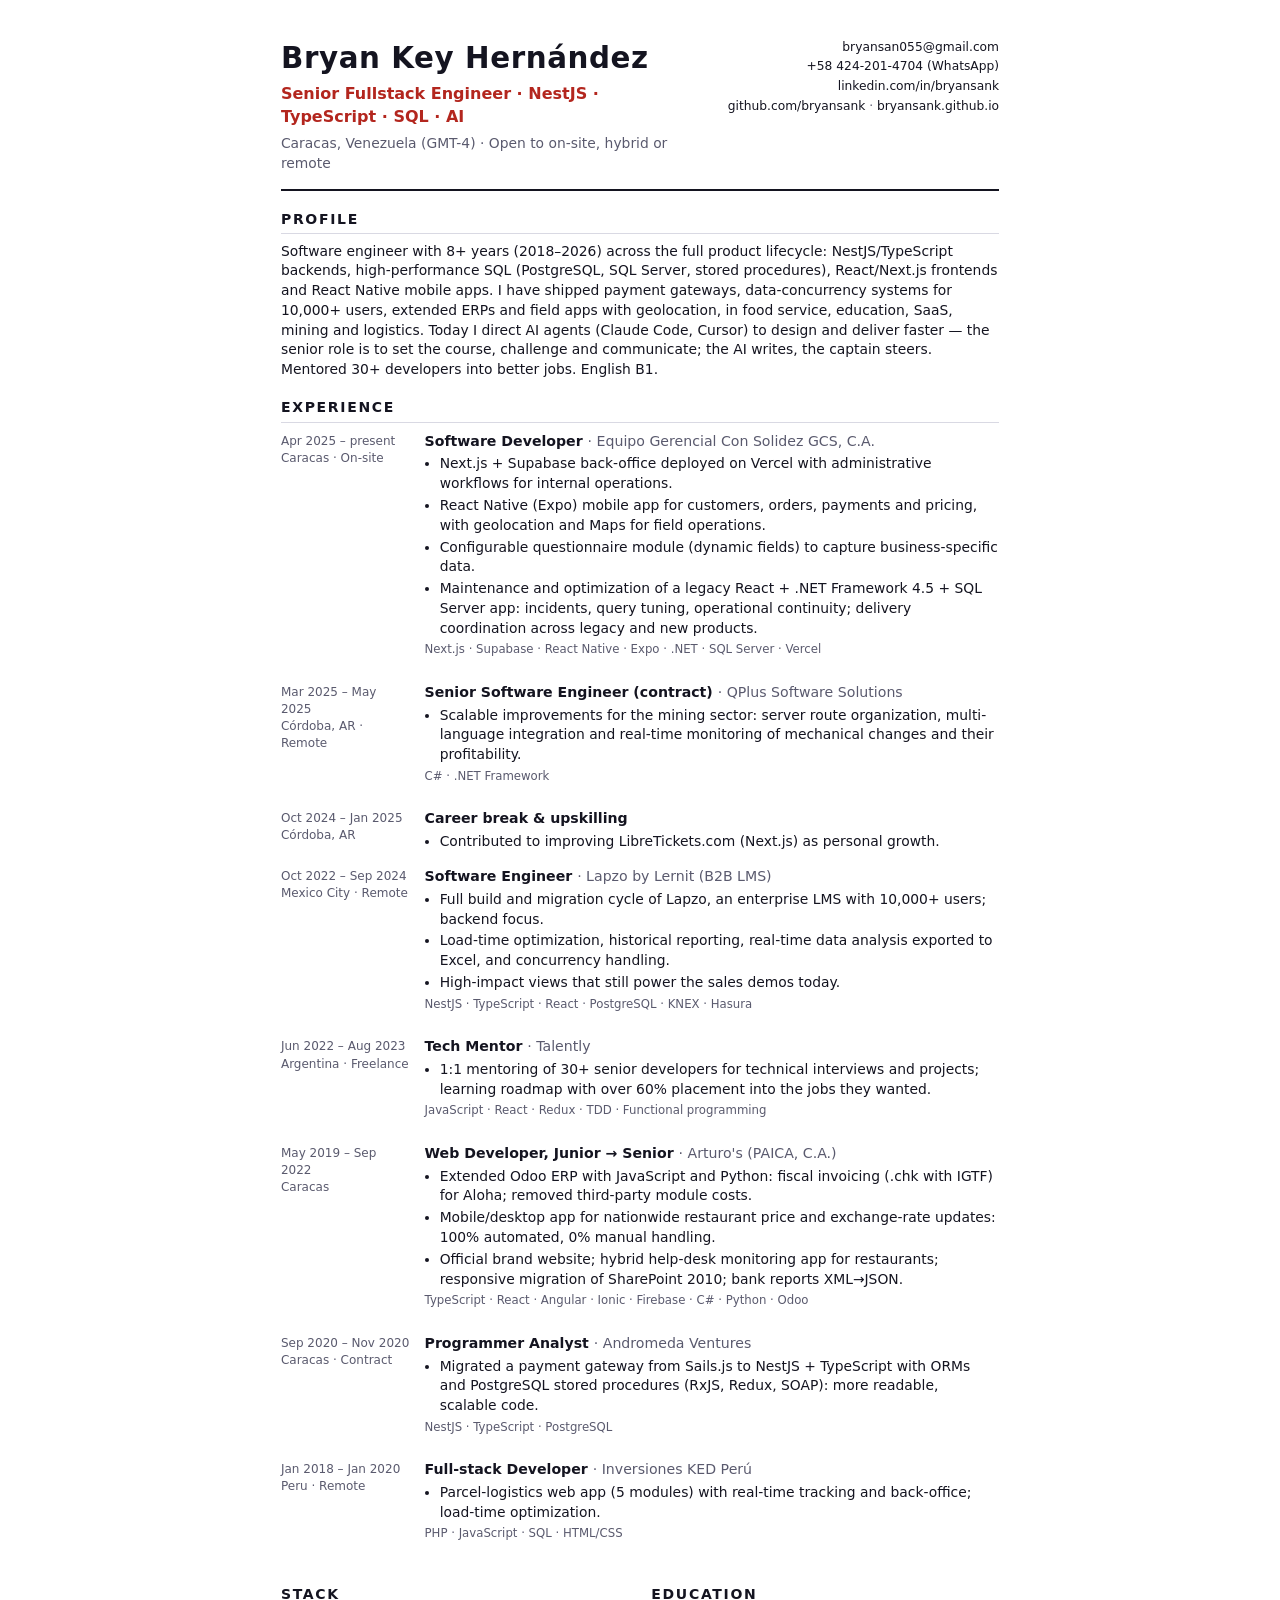
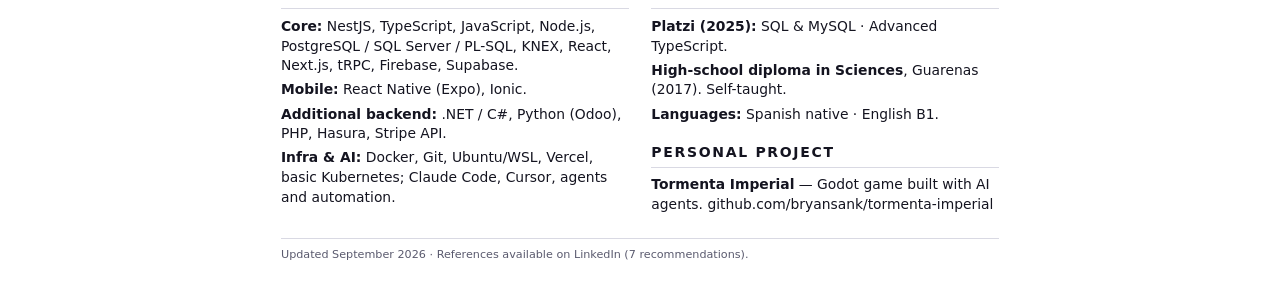
==== cv/en.html @ a98efba5 "Implementar el portafolio Capitán de la nave Sitio completo en un index.html vanilla: hero con conta" ====
<!DOCTYPE html>
<html lang="en">
<head>
<meta charset="UTF-8">
<meta name="viewport" content="width=device-width, initial-scale=1">
<title>Resume — Bryan Key Hernández (2026)</title>
<style>
  @page { size: A4; margin: 14mm 14mm 16mm; }
  :root { --ink:#141420; --muted:#5a5a6e; --line:#d9d9e3; --accent:#b3261e; }
  * { box-sizing: border-box; }
  html, body { margin:0; color:var(--ink); font: 10.4pt/1.42 "Segoe UI", Inter, system-ui, sans-serif; background:#fff; }
  body { max-width: 190mm; margin: 0 auto; padding: 10mm 0; }
  header { display:grid; grid-template-columns: 1fr auto; gap: 8mm; border-bottom: 2px solid var(--ink); padding-bottom: 4mm; margin-bottom: 5mm; }
  h1 { margin:0; font-size: 22pt; letter-spacing: .02em; }
  .role { margin: 1mm 0 0; font-size: 12pt; color: var(--accent); font-weight: 600; }
  .tag { margin: 1.5mm 0 0; color: var(--muted); }
  .contact { text-align:right; font-size: 9.2pt; line-height: 1.6; color: var(--muted); }
  .contact a { color: var(--ink); text-decoration: none; }
  h2 { font-size: 10.5pt; text-transform: uppercase; letter-spacing: .12em; margin: 5mm 0 2mm; padding-bottom: 1mm; border-bottom: 1px solid var(--line); }
  .summary { margin: 0; }
  .job { display:grid; grid-template-columns: 34mm 1fr; gap: 4mm; margin: 0 0 3.2mm; break-inside: avoid; }
  .when { color: var(--muted); font-size: 9pt; padding-top: .6mm; }
  .job h3 { margin:0; font-size: 10.6pt; }
  .job h3 span { font-weight: 400; color: var(--muted); }
  .job ul { margin: 1mm 0 0; padding-left: 4mm; }
  .job li { margin: 0 0 .6mm; }
  .stack { margin-top: .8mm; font-size: 8.8pt; color: var(--muted); }
  .cols { display:grid; grid-template-columns: 1fr 1fr; gap: 6mm; }
  .skills p { margin: 0 0 1.2mm; } .skills b { color: var(--ink); }
  footer { margin-top: 5mm; font-size: 8.4pt; color: var(--muted); border-top: 1px solid var(--line); padding-top: 2mm; }
</style>
</head>
<body>
<header>
  <div>
    <h1>Bryan Key Hernández</h1>
    <p class="role">Senior Fullstack Engineer · NestJS · TypeScript · SQL · AI</p>
    <p class="tag">Caracas, Venezuela (GMT-4) · Open to on-site, hybrid or remote</p>
  </div>
  <div class="contact">
    <a href="mailto:bryansan055@gmail.com">bryansan055@gmail.com</a><br>
    <a href="https://wa.me/584242014704">+58 424-201-4704 (WhatsApp)</a><br>
    <a href="https://linkedin.com/in/bryansank">linkedin.com/in/bryansank</a><br>
    <a href="https://github.com/bryansank">github.com/bryansank</a> · <a href="https://bryansank.github.io">bryansank.github.io</a>
  </div>
</header>

<h2>Profile</h2>
<p class="summary">Software engineer with 8+ years (2018–2026) across the full product lifecycle: NestJS/TypeScript backends, high-performance SQL (PostgreSQL, SQL Server, stored procedures), React/Next.js frontends and React Native mobile apps. I have shipped payment gateways, data-concurrency systems for 10,000+ users, extended ERPs and field apps with geolocation, in food service, education, SaaS, mining and logistics. Today I direct AI agents (Claude Code, Cursor) to design and deliver faster — the senior role is to set the course, challenge and communicate; the AI writes, the captain steers. Mentored 30+ developers into better jobs. English B1.</p>

<h2>Experience</h2>

<div class="job"><div class="when">Apr 2025 – present<br>Caracas · On-site</div><div>
  <h3>Software Developer <span>· Equipo Gerencial Con Solidez GCS, C.A.</span></h3>
  <ul>
    <li>Next.js + Supabase back-office deployed on Vercel with administrative workflows for internal operations.</li>
    <li>React Native (Expo) mobile app for customers, orders, payments and pricing, with geolocation and Maps for field operations.</li>
    <li>Configurable questionnaire module (dynamic fields) to capture business-specific data.</li>
    <li>Maintenance and optimization of a legacy React + .NET Framework 4.5 + SQL Server app: incidents, query tuning, operational continuity; delivery coordination across legacy and new products.</li>
  </ul>
  <p class="stack">Next.js · Supabase · React Native · Expo · .NET · SQL Server · Vercel</p>
</div></div>

<div class="job"><div class="when">Mar 2025 – May 2025<br>Córdoba, AR · Remote</div><div>
  <h3>Senior Software Engineer (contract) <span>· QPlus Software Solutions</span></h3>
  <ul>
    <li>Scalable improvements for the mining sector: server route organization, multi-language integration and real-time monitoring of mechanical changes and their profitability.</li>
  </ul>
  <p class="stack">C# · .NET Framework</p>
</div></div>

<div class="job"><div class="when">Oct 2024 – Jan 2025<br>Córdoba, AR</div><div>
  <h3>Career break & upskilling</h3>
  <ul><li>Contributed to improving LibreTickets.com (Next.js) as personal growth.</li></ul>
</div></div>

<div class="job"><div class="when">Oct 2022 – Sep 2024<br>Mexico City · Remote</div><div>
  <h3>Software Engineer <span>· Lapzo by Lernit (B2B LMS)</span></h3>
  <ul>
    <li>Full build and migration cycle of Lapzo, an enterprise LMS with 10,000+ users; backend focus.</li>
    <li>Load-time optimization, historical reporting, real-time data analysis exported to Excel, and concurrency handling.</li>
    <li>High-impact views that still power the sales demos today.</li>
  </ul>
  <p class="stack">NestJS · TypeScript · React · PostgreSQL · KNEX · Hasura</p>
</div></div>

<div class="job"><div class="when">Jun 2022 – Aug 2023<br>Argentina · Freelance</div><div>
  <h3>Tech Mentor <span>· Talently</span></h3>
  <ul>
    <li>1:1 mentoring of 30+ senior developers for technical interviews and projects; learning roadmap with over 60% placement into the jobs they wanted.</li>
  </ul>
  <p class="stack">JavaScript · React · Redux · TDD · Functional programming</p>
</div></div>

<div class="job"><div class="when">May 2019 – Sep 2022<br>Caracas</div><div>
  <h3>Web Developer, Junior → Senior <span>· Arturo's (PAICA, C.A.)</span></h3>
  <ul>
    <li>Extended Odoo ERP with JavaScript and Python: fiscal invoicing (.chk with IGTF) for Aloha; removed third-party module costs.</li>
    <li>Mobile/desktop app for nationwide restaurant price and exchange-rate updates: 100% automated, 0% manual handling.</li>
    <li>Official brand website; hybrid help-desk monitoring app for restaurants; responsive migration of SharePoint 2010; bank reports XML→JSON.</li>
  </ul>
  <p class="stack">TypeScript · React · Angular · Ionic · Firebase · C# · Python · Odoo</p>
</div></div>

<div class="job"><div class="when">Sep 2020 – Nov 2020<br>Caracas · Contract</div><div>
  <h3>Programmer Analyst <span>· Andromeda Ventures</span></h3>
  <ul><li>Migrated a payment gateway from Sails.js to NestJS + TypeScript with ORMs and PostgreSQL stored procedures (RxJS, Redux, SOAP): more readable, scalable code.</li></ul>
  <p class="stack">NestJS · TypeScript · PostgreSQL</p>
</div></div>

<div class="job"><div class="when">Jan 2018 – Jan 2020<br>Peru · Remote</div><div>
  <h3>Full-stack Developer <span>· Inversiones KED Perú</span></h3>
  <ul><li>Parcel-logistics web app (5 modules) with real-time tracking and back-office; load-time optimization.</li></ul>
  <p class="stack">PHP · JavaScript · SQL · HTML/CSS</p>
</div></div>

<div class="cols">
  <div class="skills">
    <h2>Stack</h2>
    <p><b>Core:</b> NestJS, TypeScript, JavaScript, Node.js, PostgreSQL / SQL Server / PL-SQL, KNEX, React, Next.js, tRPC, Firebase, Supabase.</p>
    <p><b>Mobile:</b> React Native (Expo), Ionic.</p>
    <p><b>Additional backend:</b> .NET / C#, Python (Odoo), PHP, Hasura, Stripe API.</p>
    <p><b>Infra & AI:</b> Docker, Git, Ubuntu/WSL, Vercel, basic Kubernetes; Claude Code, Cursor, agents and automation.</p>
  </div>
  <div class="skills">
    <h2>Education</h2>
    <p><b>Platzi (2025):</b> SQL & MySQL · Advanced TypeScript.</p>
    <p><b>High-school diploma in Sciences</b>, Guarenas (2017). Self-taught.</p>
    <p><b>Languages:</b> Spanish native · English B1.</p>
    <h2>Personal project</h2>
    <p><b>Tormenta Imperial</b> — Godot game built with AI agents. github.com/bryansank/tormenta-imperial</p>
  </div>
</div>

<footer>Updated September 2026 · References available on LinkedIn (7 recommendations).</footer>
</body>
</html>
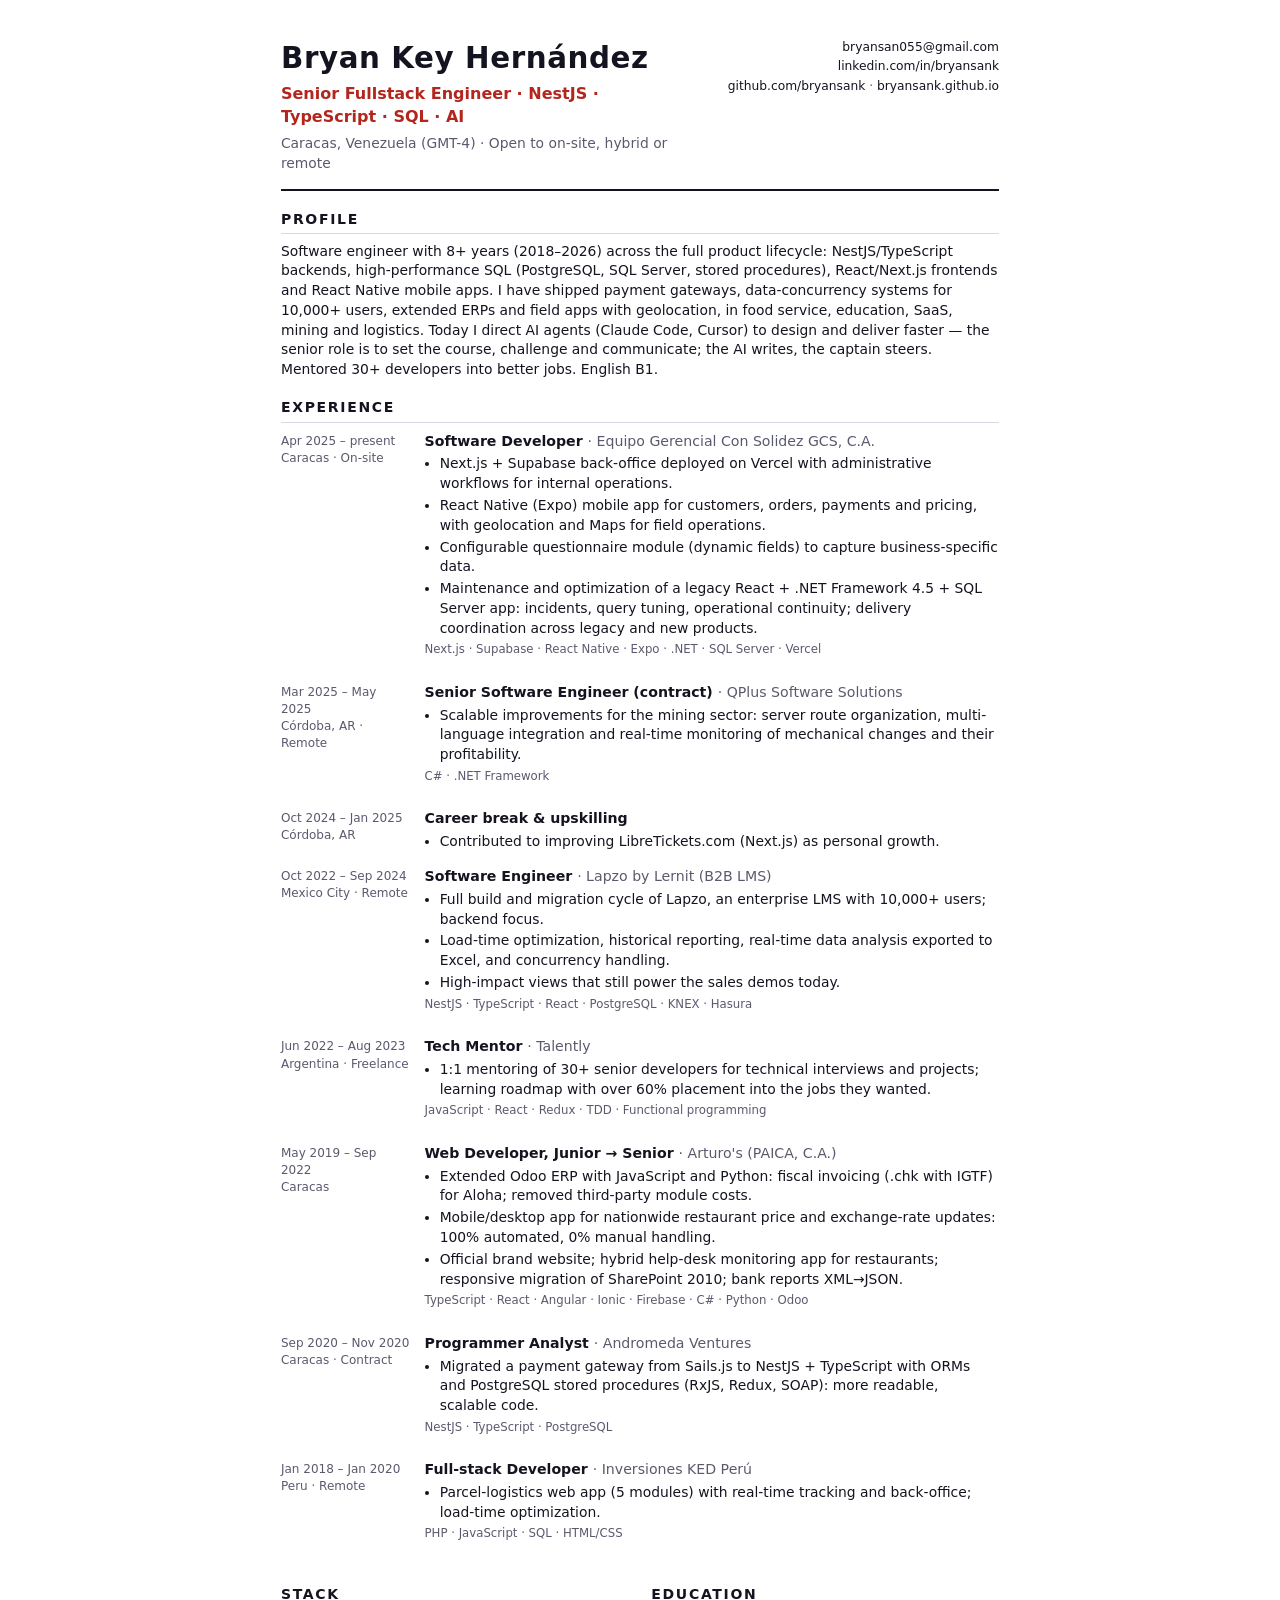
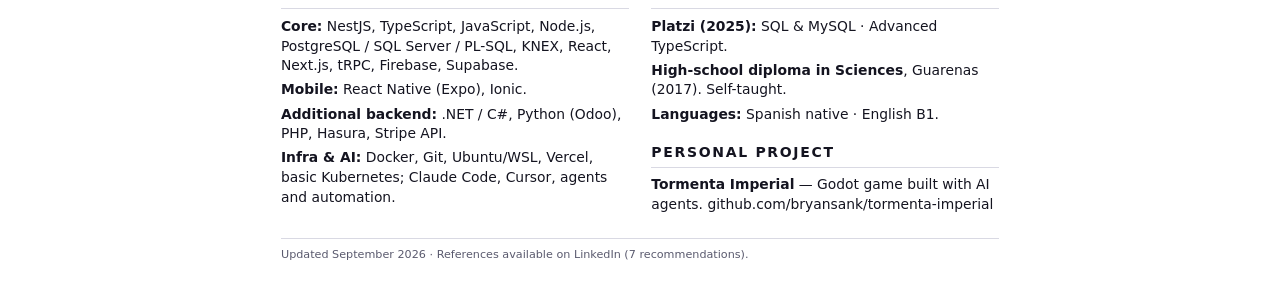
==== commit 2840519e: "Quitar el teléfono personal del sitio y del CV El usuario decidió no exponer su número: los bots lo " ====
--- a/cv/en.html
+++ b/cv/en.html
@@ -39,7 +39,6 @@
   </div>
   <div class="contact">
     <a href="mailto:bryansan055@gmail.com">bryansan055@gmail.com</a><br>
-    <a href="https://wa.me/584242014704">+58 424-201-4704 (WhatsApp)</a><br>
     <a href="https://linkedin.com/in/bryansank">linkedin.com/in/bryansank</a><br>
     <a href="https://github.com/bryansank">github.com/bryansank</a> · <a href="https://bryansank.github.io">bryansank.github.io</a>
   </div>
